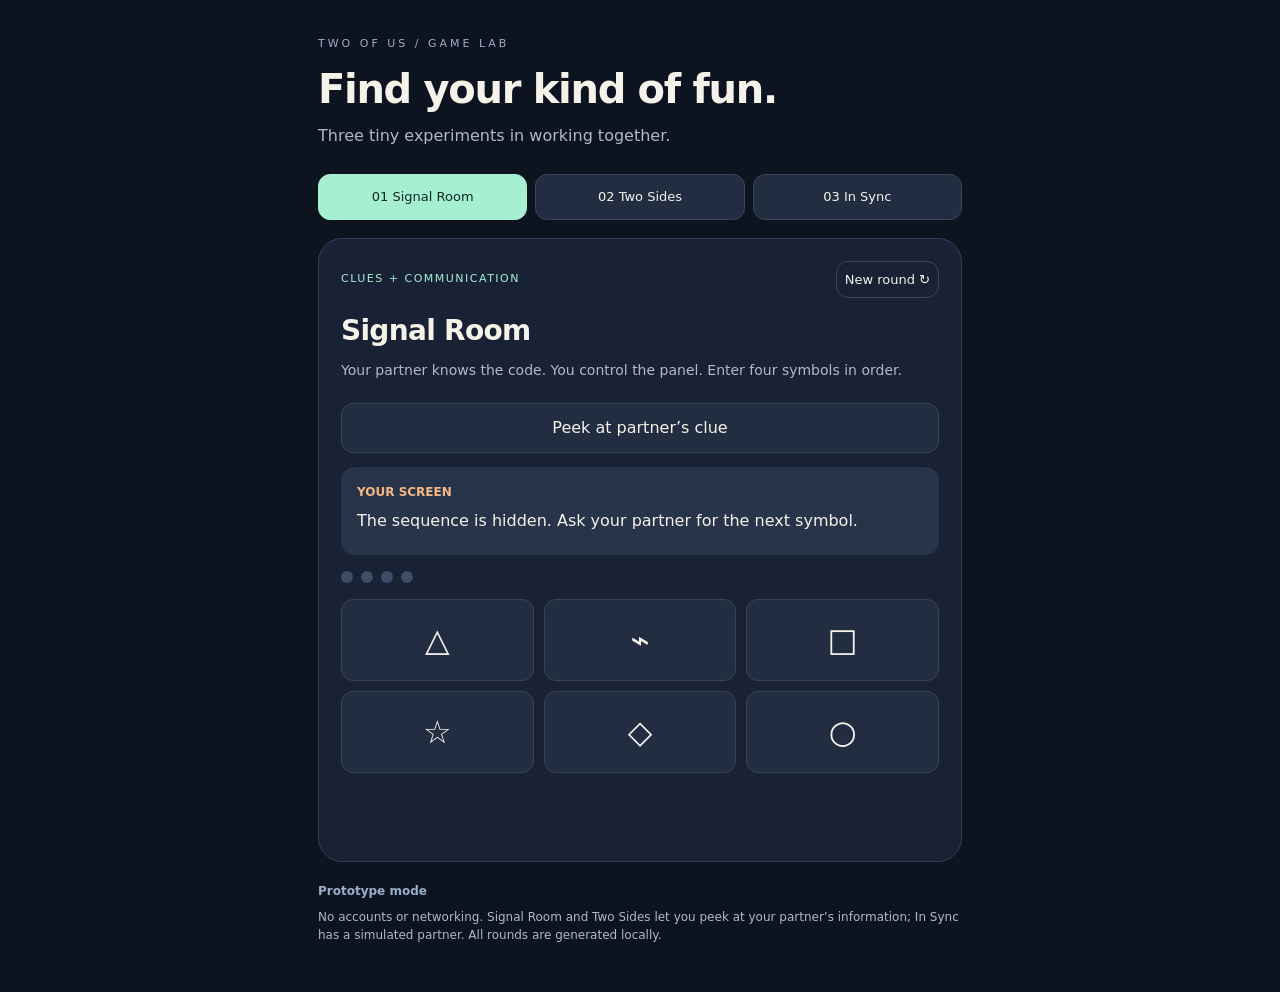
==== index.html @ ddc2164e "Add cooperative game prototypes and GitHub Pages deployment" ====
<!doctype html>
<html lang="en">
<head>
  <meta charset="utf-8"><meta name="viewport" content="width=device-width,initial-scale=1">
  <meta name="theme-color" content="#151b2b">
  <title>Two of Us · Game Lab</title>
  <link rel="stylesheet" href="style.css">
</head>
<body>
  <main>
    <header><span class="eyebrow">TWO OF US / GAME LAB</span><h1>Find your kind of fun.</h1><p>Three tiny experiments in working together.</p></header>
    <nav aria-label="Choose a game">
      <button data-game="signal" class="selected">01 Signal Room</button>
      <button data-game="map">02 Two Sides</button>
      <button data-game="pulse">03 In Sync</button>
    </nav>
    <section class="game" aria-labelledby="game-title">
      <div class="topline"><span id="tag"></span><button id="reset" class="quiet">New round ↻</button></div>
      <h2 id="game-title"></h2><p id="intro"></p>
      <div id="board"></div>
      <div id="status" role="status" aria-live="polite"></div>
    </section>
    <aside><strong>Prototype mode</strong><p>No accounts or networking. Signal Room and Two Sides let you peek at your partner’s information; In Sync has a simulated partner. All rounds are generated locally.</p></aside>
  </main>
  <script src="game.js"></script>
</body>
</html>
---- style.css ----
*{box-sizing:border-box}body{margin:0;background:#0e1320;color:#f4f2e9;font:16px/1.5 system-ui,sans-serif}main{max-width:680px;margin:auto;padding:30px 18px 40px}header{margin-bottom:26px}.eyebrow{color:#9bafca;font-size:11px;letter-spacing:3px}h1{font-size:clamp(28px,6vw,40px);line-height:1.15;letter-spacing:-1.3px;margin:12px 0}p{color:#aeb9cb;margin:8px 0}nav{display:flex;gap:8px;margin-bottom:18px}button{font:inherit;cursor:pointer;border:1px solid #394457;background:#232d41;color:#f4f2e9;border-radius:12px;padding:12px;touch-action:manipulation}button:hover{background:#35425b}button:focus-visible{outline:3px solid #f6b785;outline-offset:3px}nav button{flex:1;font-size:13px;padding:12px 6px}nav .selected{background:#a6efd2;color:#102b23;border-color:#a6efd2}.game{background:#192234;border:1px solid #354057;border-radius:24px;padding:22px;min-height:400px}.topline{display:flex;justify-content:space-between;align-items:center;gap:8px}.topline span{color:#a6efd2;font-size:11px;letter-spacing:1.5px}.quiet{background:transparent;font-size:13px;padding:8px}h2{font-size:28px;letter-spacing:-.7px;margin:12px 0 6px}#intro{font-size:14px;margin-bottom:22px}#status{min-height:48px;margin-top:18px;color:#a6efd2;font-size:14px}aside{margin-top:20px;font-size:12px;color:#9bafca}aside p{font-size:12px}.clue{background:#27344a;border-radius:14px;padding:16px;margin:14px 0;min-height:88px}.clue strong{display:block;font-size:12px;color:#f6b785;margin-bottom:8px}.symbols{display:grid;grid-template-columns:repeat(3,1fr);gap:10px}.symbol{font-size:32px;min-height:82px}.symbol.pressed{background:#a6efd2;color:#152c25}.progress{display:flex;gap:8px;margin:16px 0}.dot{width:12px;height:12px;background:#3f4c65;border-radius:50%}.dot.done{background:#a6efd2}.grid{display:grid;grid-template-columns:repeat(5,1fr);gap:5px;margin:15px 0}.tile{aspect-ratio:1;border-radius:8px;display:flex;align-items:center;justify-content:center;background:#27344a;font-size:23px}.tile.wall{background:#0e1320}.tile.player{background:#a6efd2;color:#122e26}.tile.goal{box-shadow:inset 0 0 0 2px #f6b785}.tile.trail{background:#405b65}.directions{display:grid;grid-template-columns:repeat(3,1fr);gap:8px;max-width:280px;margin:auto}.directions button{min-height:52px}.directions button:first-child{grid-column:2}.directions button:nth-child(2){grid-column:1}.readout{display:flex;justify-content:space-between;font-size:13px;color:#aeb9cb}.track{height:90px;position:relative;background:#101727;border-radius:14px;overflow:hidden;margin:24px 0}.zone{position:absolute;top:0;bottom:0;background:#a6efd233;border-left:2px solid #a6efd2;border-right:2px solid #a6efd2}.needle{position:absolute;top:10px;bottom:10px;width:5px;background:#f6b785;border-radius:5px}.hit{width:100%;background:#a6efd2;color:#102b23;font-size:19px;font-weight:700;min-height:64px}.hit:disabled{opacity:.5;cursor:default}.full{width:100%}@media(prefers-reduced-motion:reduce){*{scroll-behavior:auto}}
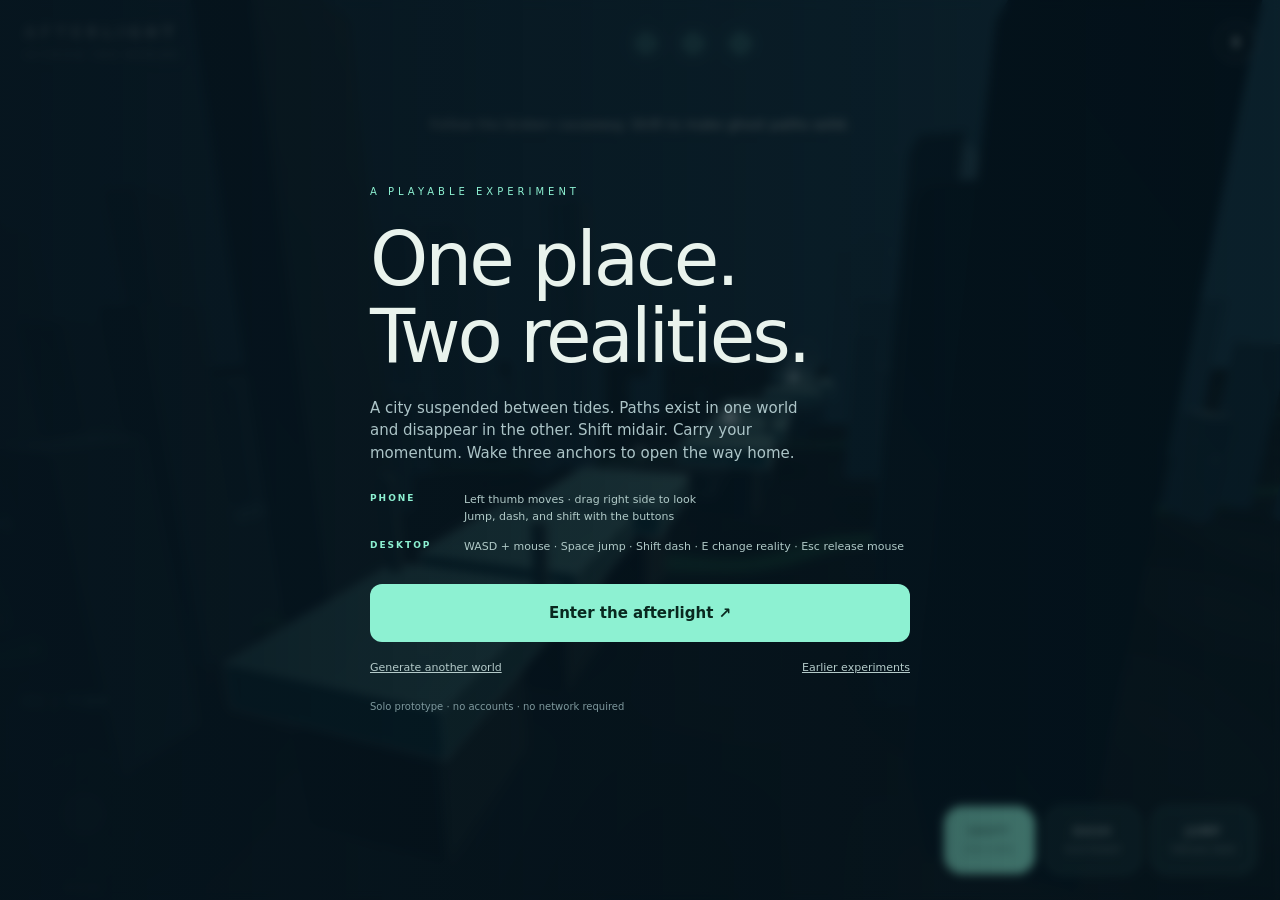
==== commit e1f3034f: "Build Afterlight 3D reality-shifting parkour prototype" ====
--- a/index.html
+++ b/index.html
@@ -1,27 +1,9 @@
 <!doctype html>
-<html lang="en">
-<head>
-  <meta charset="utf-8"><meta name="viewport" content="width=device-width,initial-scale=1">
-  <meta name="theme-color" content="#151b2b">
-  <title>Two of Us · Game Lab</title>
-  <link rel="stylesheet" href="style.css">
-</head>
+<html lang="en"><head><meta charset="utf-8"><meta name="viewport" content="width=device-width,initial-scale=1,viewport-fit=cover"><meta name="theme-color" content="#08151d"><title>AFTERLIGHT · Between two worlds</title><link rel="stylesheet" href="echo.css"></head>
 <body>
-  <main>
-    <header><span class="eyebrow">TWO OF US / GAME LAB</span><h1>Find your kind of fun.</h1><p>Three tiny experiments in working together.</p></header>
-    <nav aria-label="Choose a game">
-      <button data-game="signal" class="selected">01 Signal Room</button>
-      <button data-game="map">02 Two Sides</button>
-      <button data-game="pulse">03 In Sync</button>
-    </nav>
-    <section class="game" aria-labelledby="game-title">
-      <div class="topline"><span id="tag"></span><button id="reset" class="quiet">New round ↻</button></div>
-      <h2 id="game-title"></h2><p id="intro"></p>
-      <div id="board"></div>
-      <div id="status" role="status" aria-live="polite"></div>
-    </section>
-    <aside><strong>Prototype mode</strong><p>No accounts or networking. Signal Room and Two Sides let you peek at your partner’s information; In Sync has a simulated partner. All rounds are generated locally.</p></aside>
-  </main>
-  <script src="game.js"></script>
-</body>
-</html>
+<canvas id="world" aria-label="First person floating ruins game"></canvas>
+<div id="hud"><div class="brand">AFTERLIGHT<span>BETWEEN TWO WORLDS</span></div><div id="anchors">◇ ◇ ◇</div><button id="menu" aria-label="Pause game">Ⅱ</button></div>
+<div id="crosshair">+</div><div id="message" role="status" aria-live="polite"></div><div id="phase-label">01 / TIDE</div>
+<div id="controls"><div id="stick" aria-label="Movement joystick"><div id="thumb"></div><span>MOVE</span></div><div class="actions"><button id="shift">SHIFT<span>other reality</span></button><button id="dash">DASH<span>burst forward</span></button><button id="jump">JUMP<span>hold your nerve</span></button></div></div>
+<div id="overlay"><div class="panel"><div class="eyebrow">A PLAYABLE EXPERIMENT</div><h1>One place.<br>Two realities.</h1><p id="description">A city suspended between tides. Paths exist in one world and disappear in the other. Shift midair. Carry your momentum. Wake three anchors to open the way home.</p><div class="instructions"><strong>PHONE</strong><span>Left thumb moves · drag right side to look<br>Jump, dash, and shift with the buttons</span><strong>DESKTOP</strong><span>WASD + mouse · Space jump · Shift dash · E change reality · Esc release mouse</span></div><button id="start">Enter the afterlight ↗</button><div class="links"><button id="new-world">Generate another world</button><a href="lab.html">Earlier experiments</a></div><small>Solo prototype · no accounts · no network required</small></div></div>
+<script type="module" src="echo.js"></script></body></html>
--- a/echo.css
+++ b/echo.css
@@ -0,0 +1 @@
+*{box-sizing:border-box}html,body{margin:0;width:100%;height:100%;overflow:hidden;background:#08151d;color:#e9f3ed;font:14px/1.5 system-ui,sans-serif}button,a{-webkit-tap-highlight-color:transparent}button{font:inherit;color:inherit;cursor:pointer}button:focus-visible,a:focus-visible{outline:2px solid #8df1d2;outline-offset:4px}#world{display:block;width:100%;height:100%;touch-action:none}#hud{position:fixed;top:max(22px,env(safe-area-inset-top));left:24px;right:24px;display:flex;align-items:center;justify-content:space-between;pointer-events:none}.brand{font-size:15px;letter-spacing:5px;font-weight:700;text-shadow:0 2px 15px #000}.brand span{display:block;font-size:8px;letter-spacing:2.6px;opacity:.6;margin-top:5px}#anchors{font-size:25px;letter-spacing:10px;color:#88ead0;text-shadow:0 0 18px #8df1d2}#menu{pointer-events:auto;border:1px solid #ffffff30;background:#08151d70;border-radius:50%;width:40px;height:40px}#crosshair{position:fixed;left:50%;top:50%;transform:translate(-50%,-50%);opacity:.6;font-size:20px;font-weight:200;pointer-events:none}#message{position:fixed;top:115px;left:15%;right:15%;text-align:center;font-size:13px;letter-spacing:.4px;text-shadow:0 2px 8px #000;pointer-events:none}#phase-label{position:fixed;bottom:190px;left:24px;font-size:11px;letter-spacing:4px;color:#8df1d2;pointer-events:none}#controls{position:fixed;bottom:max(26px,env(safe-area-inset-bottom));left:24px;right:24px;display:flex;justify-content:space-between;align-items:flex-end;pointer-events:none}#stick{width:120px;height:120px;background:#10242c66;border:1px solid #a5dfd033;border-radius:50%;position:relative;touch-action:none;pointer-events:auto}#thumb{position:absolute;left:38px;top:38px;width:42px;height:42px;border-radius:50%;border:1px solid #b2f2e055;background:#a0e8d322}#stick span{position:absolute;bottom:-22px;width:100%;text-align:center;font-size:9px;letter-spacing:3px;color:#a9cac0}.actions{display:flex;gap:10px;pointer-events:auto;align-items:flex-end}.actions button{border:1px solid #8df1d244;background:#11272bcc;backdrop-filter:blur(12px);border-radius:18px;padding:17px 20px;letter-spacing:2px;font-size:11px;touch-action:manipulation;min-height:68px}.actions button span{display:block;font-size:8px;letter-spacing:0;opacity:.5;margin-top:4px}.actions #shift{background:#8df1d2;color:#08251f;border-color:#8df1d2}.actions button:active{transform:scale(.94)}#overlay{position:fixed;inset:0;display:flex;justify-content:center;align-items:center;padding:24px;background:linear-gradient(90deg,#06141ded,#06141d80);backdrop-filter:blur(5px);overflow:auto}.panel{width:540px;max-width:100%}.eyebrow{color:#8df1d2;font-size:10px;letter-spacing:4px}h1{font-size:clamp(42px,8vw,74px);line-height:1.04;font-weight:500;letter-spacing:-3px;margin:22px 0}.panel p{color:#acc4c7;font-size:15px;max-width:440px}.instructions{display:grid;grid-template-columns:80px 1fr;gap:14px;font-size:11px;margin:28px 0;color:#b0c9c7}.instructions strong{color:#8df1d2;font-size:9px;letter-spacing:2px}#start{background:#8df1d2;color:#09281f;border:0;border-radius:12px;padding:18px 24px;font-size:15px;width:100%;font-weight:600}.links{display:flex;justify-content:space-between;gap:10px;margin:18px 0}.links button,.links a{background:none;border:none;padding:0;color:#b4cac9;font-size:11px;text-decoration:underline}small{color:#7e989d;font-size:10px}.hidden{display:none!important}@media(max-width:600px){#hud{left:18px;right:18px}.brand{font-size:12px;letter-spacing:3px}#anchors{font-size:19px;letter-spacing:5px}#controls{left:18px;right:16px}#stick{width:96px;height:96px}#thumb{left:27px;top:27px}.actions{gap:6px;max-width:220px;flex-wrap:wrap;justify-content:flex-end}.actions button{padding:14px 12px;min-height:54px}.actions button span{display:none}.actions #shift{width:100%}#message{top:100px;left:8%;right:8%}#phase-label{bottom:176px;font-size:9px}#overlay{padding:26px}h1{margin:16px 0}.instructions{margin:20px 0}.panel p{font-size:13px}}@media(pointer:fine){#stick{opacity:.35}.actions button span{display:block}}
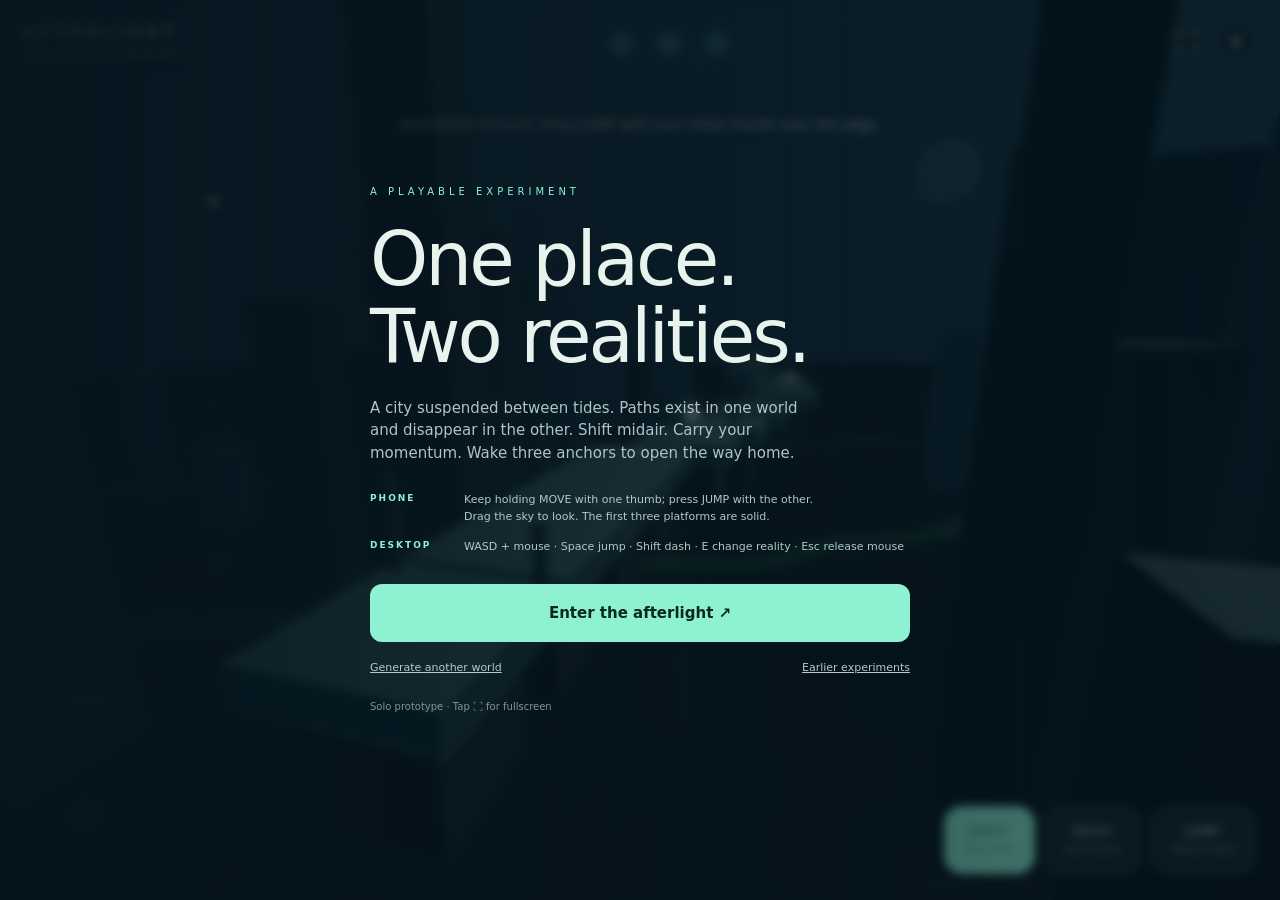
==== commit ee107235: "Fix simultaneous touch jumping and add fullscreen support" ====
--- a/index.html
+++ b/index.html
@@ -1,9 +1,9 @@
 <!doctype html>
-<html lang="en"><head><meta charset="utf-8"><meta name="viewport" content="width=device-width,initial-scale=1,viewport-fit=cover"><meta name="theme-color" content="#08151d"><title>AFTERLIGHT · Between two worlds</title><link rel="stylesheet" href="echo.css"></head>
+<html lang="en"><head><meta charset="utf-8"><meta name="viewport" content="width=device-width,initial-scale=1,viewport-fit=cover"><meta name="theme-color" content="#08151d"><meta name="apple-mobile-web-app-capable" content="yes"><meta name="apple-mobile-web-app-status-bar-style" content="black-translucent"><title>AFTERLIGHT · Between two worlds</title><link rel="manifest" href="manifest.webmanifest"><link rel="stylesheet" href="echo.css"></head>
 <body>
 <canvas id="world" aria-label="First person floating ruins game"></canvas>
-<div id="hud"><div class="brand">AFTERLIGHT<span>BETWEEN TWO WORLDS</span></div><div id="anchors">◇ ◇ ◇</div><button id="menu" aria-label="Pause game">Ⅱ</button></div>
+<div id="hud"><div class="brand">AFTERLIGHT<span>BETWEEN TWO WORLDS</span></div><div id="anchors">◇ ◇ ◇</div><div class="hud-actions"><button id="fullscreen" aria-label="Toggle fullscreen">⛶</button><button id="menu" aria-label="Pause game">Ⅱ</button></div></div>
 <div id="crosshair">+</div><div id="message" role="status" aria-live="polite"></div><div id="phase-label">01 / TIDE</div>
 <div id="controls"><div id="stick" aria-label="Movement joystick"><div id="thumb"></div><span>MOVE</span></div><div class="actions"><button id="shift">SHIFT<span>other reality</span></button><button id="dash">DASH<span>burst forward</span></button><button id="jump">JUMP<span>hold your nerve</span></button></div></div>
-<div id="overlay"><div class="panel"><div class="eyebrow">A PLAYABLE EXPERIMENT</div><h1>One place.<br>Two realities.</h1><p id="description">A city suspended between tides. Paths exist in one world and disappear in the other. Shift midair. Carry your momentum. Wake three anchors to open the way home.</p><div class="instructions"><strong>PHONE</strong><span>Left thumb moves · drag right side to look<br>Jump, dash, and shift with the buttons</span><strong>DESKTOP</strong><span>WASD + mouse · Space jump · Shift dash · E change reality · Esc release mouse</span></div><button id="start">Enter the afterlight ↗</button><div class="links"><button id="new-world">Generate another world</button><a href="lab.html">Earlier experiments</a></div><small>Solo prototype · no accounts · no network required</small></div></div>
+<div id="overlay"><div class="panel"><div class="eyebrow">A PLAYABLE EXPERIMENT</div><h1>One place.<br>Two realities.</h1><p id="description">A city suspended between tides. Paths exist in one world and disappear in the other. Shift midair. Carry your momentum. Wake three anchors to open the way home.</p><div class="instructions"><strong>PHONE</strong><span>Keep holding MOVE with one thumb; press JUMP with the other.<br>Drag the sky to look. The first three platforms are solid.</span><strong>DESKTOP</strong><span>WASD + mouse · Space jump · Shift dash · E change reality · Esc release mouse</span></div><button id="start">Enter the afterlight ↗</button><div class="links"><button id="new-world">Generate another world</button><a href="lab.html">Earlier experiments</a></div><small id="screen-help">Solo prototype · Tap ⛶ for fullscreen</small></div></div>
 <script type="module" src="echo.js"></script></body></html>
--- a/echo.css
+++ b/echo.css
@@ -1 +1,5 @@
 *{box-sizing:border-box}html,body{margin:0;width:100%;height:100%;overflow:hidden;background:#08151d;color:#e9f3ed;font:14px/1.5 system-ui,sans-serif}button,a{-webkit-tap-highlight-color:transparent}button{font:inherit;color:inherit;cursor:pointer}button:focus-visible,a:focus-visible{outline:2px solid #8df1d2;outline-offset:4px}#world{display:block;width:100%;height:100%;touch-action:none}#hud{position:fixed;top:max(22px,env(safe-area-inset-top));left:24px;right:24px;display:flex;align-items:center;justify-content:space-between;pointer-events:none}.brand{font-size:15px;letter-spacing:5px;font-weight:700;text-shadow:0 2px 15px #000}.brand span{display:block;font-size:8px;letter-spacing:2.6px;opacity:.6;margin-top:5px}#anchors{font-size:25px;letter-spacing:10px;color:#88ead0;text-shadow:0 0 18px #8df1d2}#menu{pointer-events:auto;border:1px solid #ffffff30;background:#08151d70;border-radius:50%;width:40px;height:40px}#crosshair{position:fixed;left:50%;top:50%;transform:translate(-50%,-50%);opacity:.6;font-size:20px;font-weight:200;pointer-events:none}#message{position:fixed;top:115px;left:15%;right:15%;text-align:center;font-size:13px;letter-spacing:.4px;text-shadow:0 2px 8px #000;pointer-events:none}#phase-label{position:fixed;bottom:190px;left:24px;font-size:11px;letter-spacing:4px;color:#8df1d2;pointer-events:none}#controls{position:fixed;bottom:max(26px,env(safe-area-inset-bottom));left:24px;right:24px;display:flex;justify-content:space-between;align-items:flex-end;pointer-events:none}#stick{width:120px;height:120px;background:#10242c66;border:1px solid #a5dfd033;border-radius:50%;position:relative;touch-action:none;pointer-events:auto}#thumb{position:absolute;left:38px;top:38px;width:42px;height:42px;border-radius:50%;border:1px solid #b2f2e055;background:#a0e8d322}#stick span{position:absolute;bottom:-22px;width:100%;text-align:center;font-size:9px;letter-spacing:3px;color:#a9cac0}.actions{display:flex;gap:10px;pointer-events:auto;align-items:flex-end}.actions button{border:1px solid #8df1d244;background:#11272bcc;backdrop-filter:blur(12px);border-radius:18px;padding:17px 20px;letter-spacing:2px;font-size:11px;touch-action:manipulation;min-height:68px}.actions button span{display:block;font-size:8px;letter-spacing:0;opacity:.5;margin-top:4px}.actions #shift{background:#8df1d2;color:#08251f;border-color:#8df1d2}.actions button:active{transform:scale(.94)}#overlay{position:fixed;inset:0;display:flex;justify-content:center;align-items:center;padding:24px;background:linear-gradient(90deg,#06141ded,#06141d80);backdrop-filter:blur(5px);overflow:auto}.panel{width:540px;max-width:100%}.eyebrow{color:#8df1d2;font-size:10px;letter-spacing:4px}h1{font-size:clamp(42px,8vw,74px);line-height:1.04;font-weight:500;letter-spacing:-3px;margin:22px 0}.panel p{color:#acc4c7;font-size:15px;max-width:440px}.instructions{display:grid;grid-template-columns:80px 1fr;gap:14px;font-size:11px;margin:28px 0;color:#b0c9c7}.instructions strong{color:#8df1d2;font-size:9px;letter-spacing:2px}#start{background:#8df1d2;color:#09281f;border:0;border-radius:12px;padding:18px 24px;font-size:15px;width:100%;font-weight:600}.links{display:flex;justify-content:space-between;gap:10px;margin:18px 0}.links button,.links a{background:none;border:none;padding:0;color:#b4cac9;font-size:11px;text-decoration:underline}small{color:#7e989d;font-size:10px}.hidden{display:none!important}@media(max-width:600px){#hud{left:18px;right:18px}.brand{font-size:12px;letter-spacing:3px}#anchors{font-size:19px;letter-spacing:5px}#controls{left:18px;right:16px}#stick{width:96px;height:96px}#thumb{left:27px;top:27px}.actions{gap:6px;max-width:220px;flex-wrap:wrap;justify-content:flex-end}.actions button{padding:14px 12px;min-height:54px}.actions button span{display:none}.actions #shift{width:100%}#message{top:100px;left:8%;right:8%}#phase-label{bottom:176px;font-size:9px}#overlay{padding:26px}h1{margin:16px 0}.instructions{margin:20px 0}.panel p{font-size:13px}}@media(pointer:fine){#stick{opacity:.35}.actions button span{display:block}}
+/* Preserve simultaneous thumb input; browser gestures must not cancel it. */
+html,body,#controls,.actions,.actions button{touch-action:none;overscroll-behavior:none;-webkit-user-select:none;user-select:none}
+.hud-actions{display:flex;gap:8px;pointer-events:auto}#fullscreen{width:40px;height:40px;border:1px solid #ffffff30;border-radius:50%;background:#08151d70;font-size:22px}
+@media(max-width:600px){.actions #jump{min-width:88px;min-height:70px;font-size:14px}.actions{max-width:220px}.hud-actions{gap:5px}#fullscreen,#menu{width:34px;height:34px}#anchors{font-size:17px;letter-spacing:3px}}
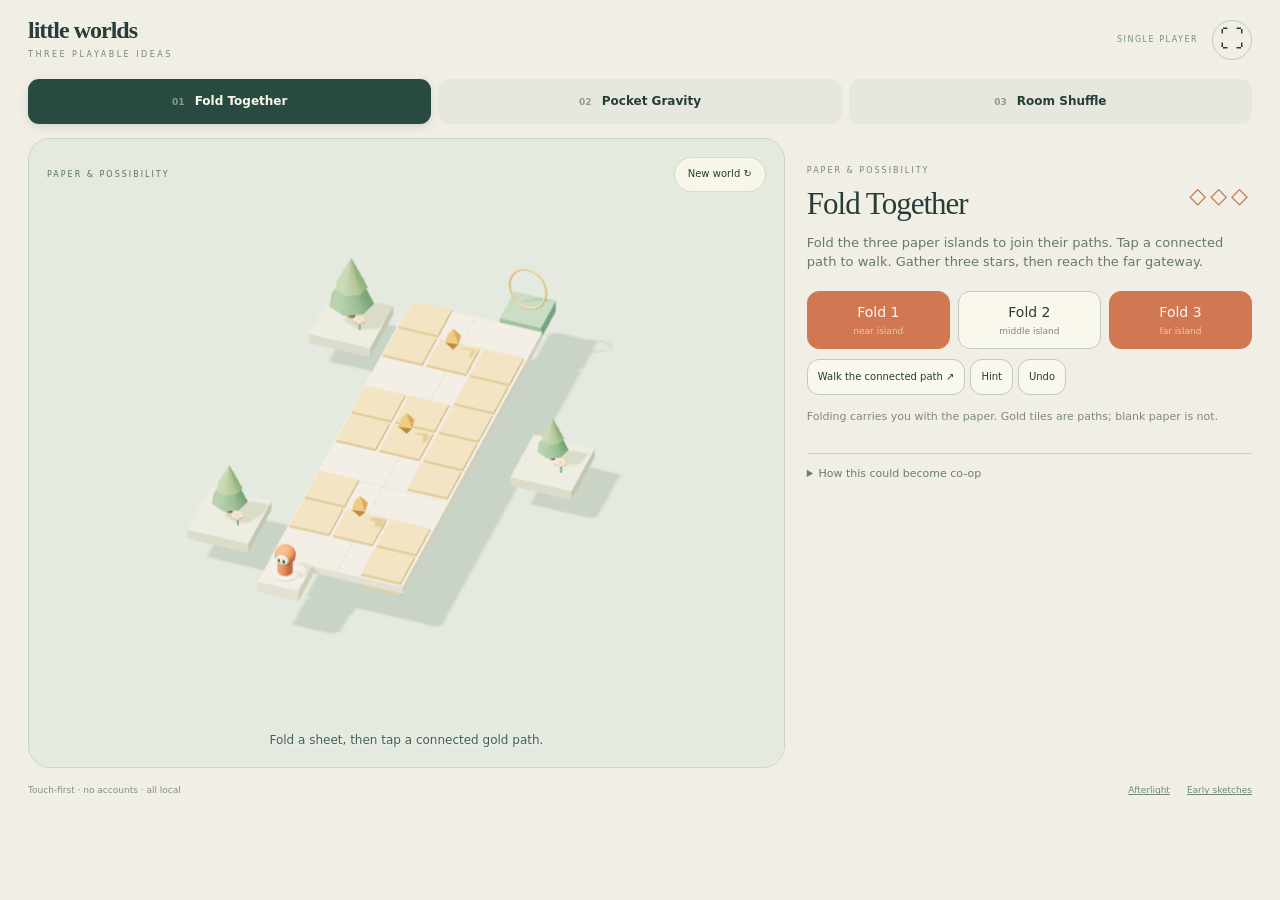
==== commit 948fd464: "Add three single-player puzzle prototypes with reusable co-op rules" ====
--- a/index.html
+++ b/index.html
@@ -1,9 +1,13 @@
 <!doctype html>
-<html lang="en"><head><meta charset="utf-8"><meta name="viewport" content="width=device-width,initial-scale=1,viewport-fit=cover"><meta name="theme-color" content="#08151d"><meta name="apple-mobile-web-app-capable" content="yes"><meta name="apple-mobile-web-app-status-bar-style" content="black-translucent"><title>AFTERLIGHT · Between two worlds</title><link rel="manifest" href="manifest.webmanifest"><link rel="stylesheet" href="echo.css"></head>
+<html lang="en">
+<head><meta charset="utf-8"><meta name="viewport" content="width=device-width,initial-scale=1,viewport-fit=cover"><meta name="theme-color" content="#f1eee6"><meta name="apple-mobile-web-app-capable" content="yes"><title>Little Worlds · Three playable ideas</title><link rel="manifest" href="manifest.webmanifest"><link rel="stylesheet" href="worlds.css"></head>
 <body>
-<canvas id="world" aria-label="First person floating ruins game"></canvas>
-<div id="hud"><div class="brand">AFTERLIGHT<span>BETWEEN TWO WORLDS</span></div><div id="anchors">◇ ◇ ◇</div><div class="hud-actions"><button id="fullscreen" aria-label="Toggle fullscreen">⛶</button><button id="menu" aria-label="Pause game">Ⅱ</button></div></div>
-<div id="crosshair">+</div><div id="message" role="status" aria-live="polite"></div><div id="phase-label">01 / TIDE</div>
-<div id="controls"><div id="stick" aria-label="Movement joystick"><div id="thumb"></div><span>MOVE</span></div><div class="actions"><button id="shift">SHIFT<span>other reality</span></button><button id="dash">DASH<span>burst forward</span></button><button id="jump">JUMP<span>hold your nerve</span></button></div></div>
-<div id="overlay"><div class="panel"><div class="eyebrow">A PLAYABLE EXPERIMENT</div><h1>One place.<br>Two realities.</h1><p id="description">A city suspended between tides. Paths exist in one world and disappear in the other. Shift midair. Carry your momentum. Wake three anchors to open the way home.</p><div class="instructions"><strong>PHONE</strong><span>Keep holding MOVE with one thumb; press JUMP with the other.<br>Drag the sky to look. The first three platforms are solid.</span><strong>DESKTOP</strong><span>WASD + mouse · Space jump · Shift dash · E change reality · Esc release mouse</span></div><button id="start">Enter the afterlight ↗</button><div class="links"><button id="new-world">Generate another world</button><a href="lab.html">Earlier experiments</a></div><small id="screen-help">Solo prototype · Tap ⛶ for fullscreen</small></div></div>
-<script type="module" src="echo.js"></script></body></html>
+<header><div class="wordmark">little worlds<span>THREE PLAYABLE IDEAS</span></div><div class="header-actions"><span class="solo">SINGLE PLAYER</span><button id="fullscreen" aria-label="Toggle fullscreen">⛶</button></div></header>
+<nav aria-label="Choose prototype"><button data-game="fold" class="active"><span>01</span> Fold Together</button><button data-game="gravity"><span>02</span> Pocket Gravity</button><button data-game="rooms"><span>03</span> Room Shuffle</button></nav>
+<main>
+<section id="stage" aria-label="Interactive puzzle"><canvas id="scene"></canvas><div class="stage-top"><span id="stage-label">PAPER & POSSIBILITY</span><button id="new">New world ↻</button></div><div id="toast" role="status" aria-live="polite"></div><div id="victory" hidden><div><span>BEAUTIFULLY DONE</span><h2 id="win-title">A little world, solved.</h2><p id="win-detail"></p><button id="again">Play another world ↗</button></div></div></section>
+<section id="dashboard"><div class="game-heading"><div><span id="subtitle"></span><h1 id="title">Fold Together</h1></div><span id="score"></span></div><p id="description"></p><div id="inputs"></div><p id="help"></p><details><summary>How this could become co-op</summary><p id="coop"></p></details></section>
+</main>
+<footer><span>Touch-first · no accounts · all local</span><a href="afterlight.html">Afterlight</a><a href="lab.html">Early sketches</a></footer>
+<script type="module" src="worlds.mjs"></script>
+</body></html>
--- a/worlds.css
+++ b/worlds.css
@@ -0,0 +1,3 @@
+*{box-sizing:border-box}html,body{margin:0;min-height:100%;background:#f1eee6;color:#263d38;font:14px/1.45 system-ui,sans-serif}body{padding:max(18px,env(safe-area-inset-top)) max(18px,env(safe-area-inset-right)) max(12px,env(safe-area-inset-bottom));max-width:1260px;margin:auto}button{font:inherit;color:inherit;cursor:pointer;-webkit-tap-highlight-color:transparent;touch-action:manipulation}button:focus-visible,a:focus-visible{outline:3px solid #cf7a51;outline-offset:3px}header{display:flex;justify-content:space-between;align-items:center;margin-bottom:18px}.wordmark{font:600 24px/1 Georgia,serif;letter-spacing:-1px}.wordmark span{display:block;font:8px/1.5 system-ui;letter-spacing:2.5px;margin-top:7px;color:#71877e}.header-actions{display:flex;align-items:center;gap:14px}.solo{font-size:8px;letter-spacing:1.5px;color:#789084}#fullscreen{font-size:24px;width:40px;height:40px;border:1px solid #bccabe;border-radius:50%;background:transparent}nav{display:flex;gap:7px;margin-bottom:14px}nav button{flex:1;background:#e6e7dd;border:1px solid transparent;border-radius:11px;padding:13px 6px;font-size:12px;font-weight:600}nav button span{opacity:.45;font-size:9px;margin-right:6px}nav button.active{background:#294a40;color:#faf7eb;box-shadow:0 3px 8px #294a4020}main{display:grid;grid-template-columns:minmax(0,1.7fr) minmax(280px,1fr);gap:22px}#stage{position:relative;border-radius:22px;background:#dce6dc;overflow:hidden;height:min(70vh,650px);min-height:390px;border:1px solid #ccd4c8}#scene{display:block;width:100%;height:100%;touch-action:none}.stage-top{position:absolute;top:18px;left:18px;right:18px;display:flex;justify-content:space-between;align-items:center;pointer-events:none}.stage-top span{font-size:8px;letter-spacing:2px;color:#587267}.stage-top button{pointer-events:auto;border:1px solid #526c4930;background:#fff9ecbb;border-radius:20px;padding:9px 13px;font-size:10px;backdrop-filter:blur(8px)}#toast{position:absolute;bottom:15px;left:20px;right:20px;text-align:center;color:#3c6154;font-size:12px;pointer-events:none;text-shadow:0 1px 2px #ffffffaa;min-height:20px}#dashboard{padding:20px 0}.game-heading{display:flex;align-items:center;justify-content:space-between;gap:8px}#subtitle{font-size:8px;letter-spacing:2px;color:#77887c}h1{font:500 31px/1.2 Georgia,serif;letter-spacing:-1px;margin:6px 0 12px}#score{white-space:nowrap;color:#bb7749;font-size:22px;letter-spacing:4px}#description{font-size:13px;color:#65796e;margin:0 0 19px;max-width:420px}#help{font-size:11px;color:#7b8b80;min-height:30px;margin:14px 0}#inputs button{border:1px solid #bdcbbd;background:#faf7ec;border-radius:12px;min-height:48px;padding:10px 14px}#inputs button.active{background:#d17853;color:#fff9ee;border-color:#d17853}.fold-buttons{display:grid;grid-template-columns:repeat(3,1fr);gap:8px}.fold-buttons button span{display:block;font-size:9px;opacity:.6;margin-top:3px}.move-list{display:flex;flex-wrap:wrap;gap:5px;margin-top:10px}.move-list button{min-height:36px!important;font-size:10px;padding:7px 10px!important}.gravity-controls{display:flex;gap:18px;align-items:center;justify-content:center}.tilt-pad{position:relative;border:1px solid #aec4b6;border-radius:50%;width:136px;height:136px;flex-shrink:0;background:radial-gradient(circle,#c6d9c980,#ffffff70);touch-action:none;user-select:none}.tilt-pad::before{content:'↑';position:absolute;top:8px;left:calc(50% - 5px);color:#91a99a}.tilt-pad::after{content:'↓';position:absolute;bottom:8px;left:calc(50% - 5px);color:#91a99a}.tilt-thumb{position:absolute;width:42px;height:42px;top:46px;left:46px;border-radius:50%;background:#3c715b;border:5px solid #f7f4e8;box-shadow:0 3px 7px #37584130;pointer-events:none}.gravity-buttons{display:flex;flex-direction:column;gap:9px;flex:1}.gravity-buttons button{touch-action:none;user-select:none}.gravity-buttons span{display:block;font-size:9px;opacity:.6}.room-controls{display:grid;grid-template-columns:1fr;gap:8px}.pawn-picks{display:flex;gap:8px}.pawn-picks button{flex:1}.row-control{display:grid;grid-template-columns:52px 1fr 52px;align-items:center;gap:8px}.row-control span{text-align:center;font-size:11px;color:#738277}.row-control button{font-size:19px}details{border-top:1px solid #cdd4c6;padding-top:12px;color:#687d70;font-size:11px}summary{cursor:pointer}details p{max-width:400px}footer{display:flex;gap:17px;align-items:center;font-size:9px;color:#809083;padding-top:16px}footer span{margin-right:auto}footer a{color:#718a7b}#victory{position:absolute;inset:0;background:#f4f1e4da;backdrop-filter:blur(8px);display:flex;align-items:center;justify-content:center;text-align:center;padding:24px}#victory[hidden]{display:none}#victory span{font-size:9px;letter-spacing:3px;color:#65907d}#victory h2{font:500 34px/1.15 Georgia,serif;max-width:300px}#victory p{font-size:12px;color:#718377}#victory button{border:0;background:#294a40;color:#faf7eb;padding:14px 18px;border-radius:12px}body:fullscreen{max-width:none;width:100%;height:100%;overflow:auto}#screen-message{color:#aa6949}
+@media(max-width:720px){body{padding:15px 12px 12px}header{margin-bottom:13px}.wordmark{font-size:22px}.solo{font-size:7px}nav button{font-size:10px;padding:12px 4px}nav button span{display:none}main{grid-template-columns:1fr;gap:0}#stage{height:43vh;min-height:285px;max-height:430px;border-radius:19px}#dashboard{padding:15px 6px 0}h1{font-size:27px;margin:4px 0 8px}#description{font-size:12px;margin-bottom:12px}.gravity-controls{gap:24px}.tilt-pad{width:116px;height:116px}.tilt-thumb{left:36px;top:36px}.row-control{grid-template-columns:50px 1fr 50px}.row-control button{min-height:38px!important}#help{margin:10px 0;min-height:0}details{padding-top:8px}footer{gap:12px;font-size:8px}.stage-top{top:12px;left:12px;right:12px}.stage-top span{font-size:7px;letter-spacing:1.5px}}
+@media(max-height:500px) and (orientation:landscape){body{padding:10px 14px}header{margin-bottom:6px}.wordmark{font-size:18px}.wordmark span{display:none}nav{margin-bottom:8px;max-width:62%}nav button{padding:8px}main{grid-template-columns:minmax(0,1.5fr) minmax(240px,1fr);gap:16px}#stage{height:calc(100vh - 115px);min-height:210px}#dashboard{padding:0}h1{font-size:23px}#description{font-size:10px;margin-bottom:8px}#help,details,footer{display:none}.tilt-pad{width:104px;height:104px}.tilt-thumb{top:30px;left:30px}#inputs button{min-height:38px}.room-controls{gap:4px}}
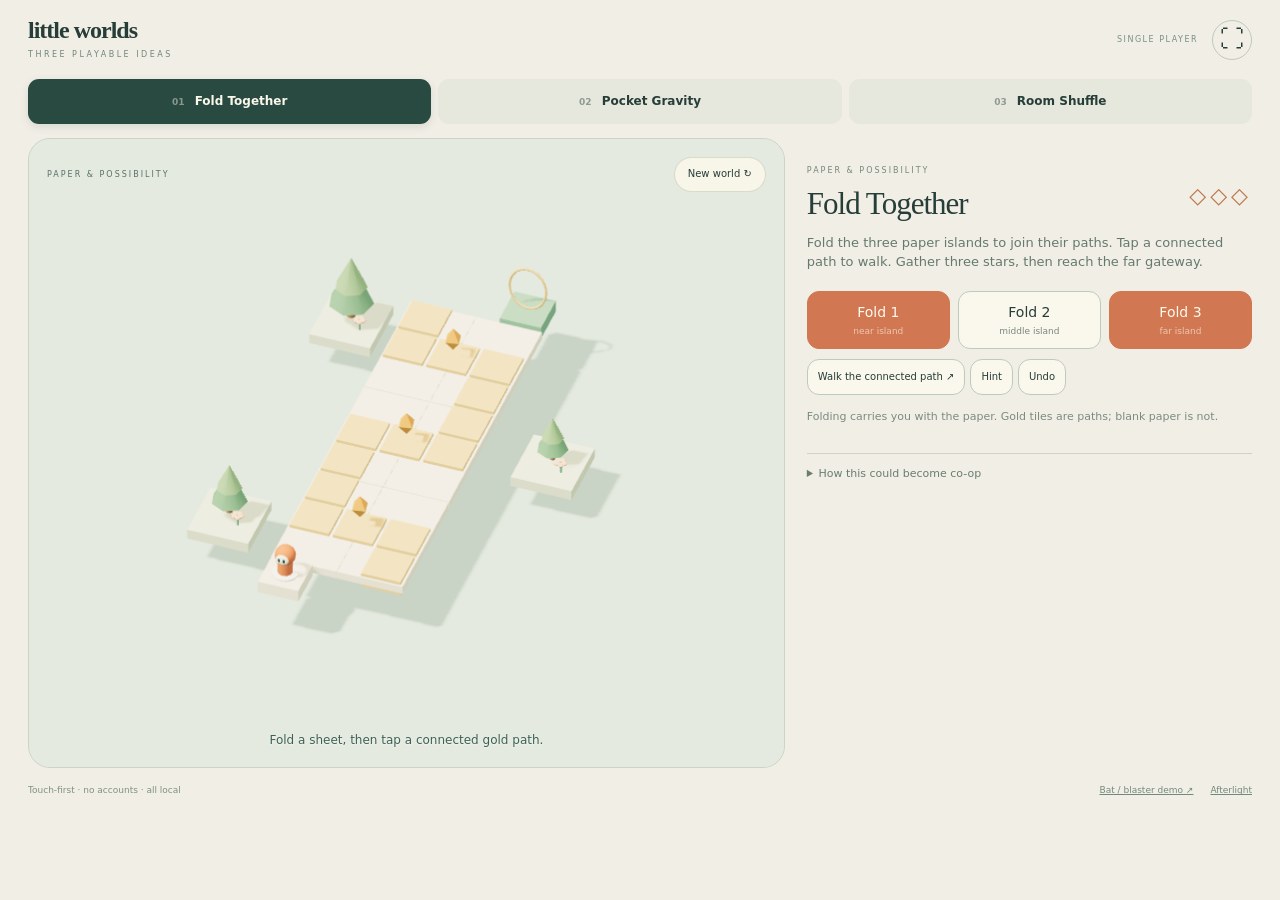
==== commit c895a109: "Add Rust WASM bat and blaster movement arena with downloadable demo" ====
--- a/index.html
+++ b/index.html
@@ -8,6 +8,6 @@
 <section id="stage" aria-label="Interactive puzzle"><canvas id="scene"></canvas><div class="stage-top"><span id="stage-label">PAPER & POSSIBILITY</span><button id="new">New world ↻</button></div><div id="toast" role="status" aria-live="polite"></div><div id="victory" hidden><div><span>BEAUTIFULLY DONE</span><h2 id="win-title">A little world, solved.</h2><p id="win-detail"></p><button id="again">Play another world ↗</button></div></div></section>
 <section id="dashboard"><div class="game-heading"><div><span id="subtitle"></span><h1 id="title">Fold Together</h1></div><span id="score"></span></div><p id="description"></p><div id="inputs"></div><p id="help"></p><details><summary>How this could become co-op</summary><p id="coop"></p></details></section>
 </main>
-<footer><span>Touch-first · no accounts · all local</span><a href="afterlight.html">Afterlight</a><a href="lab.html">Early sketches</a></footer>
+<footer><span>Touch-first · no accounts · all local</span><a href="arena.html">Bat / blaster demo ↗</a><a href="afterlight.html">Afterlight</a></footer>
 <script type="module" src="worlds.mjs"></script>
 </body></html>
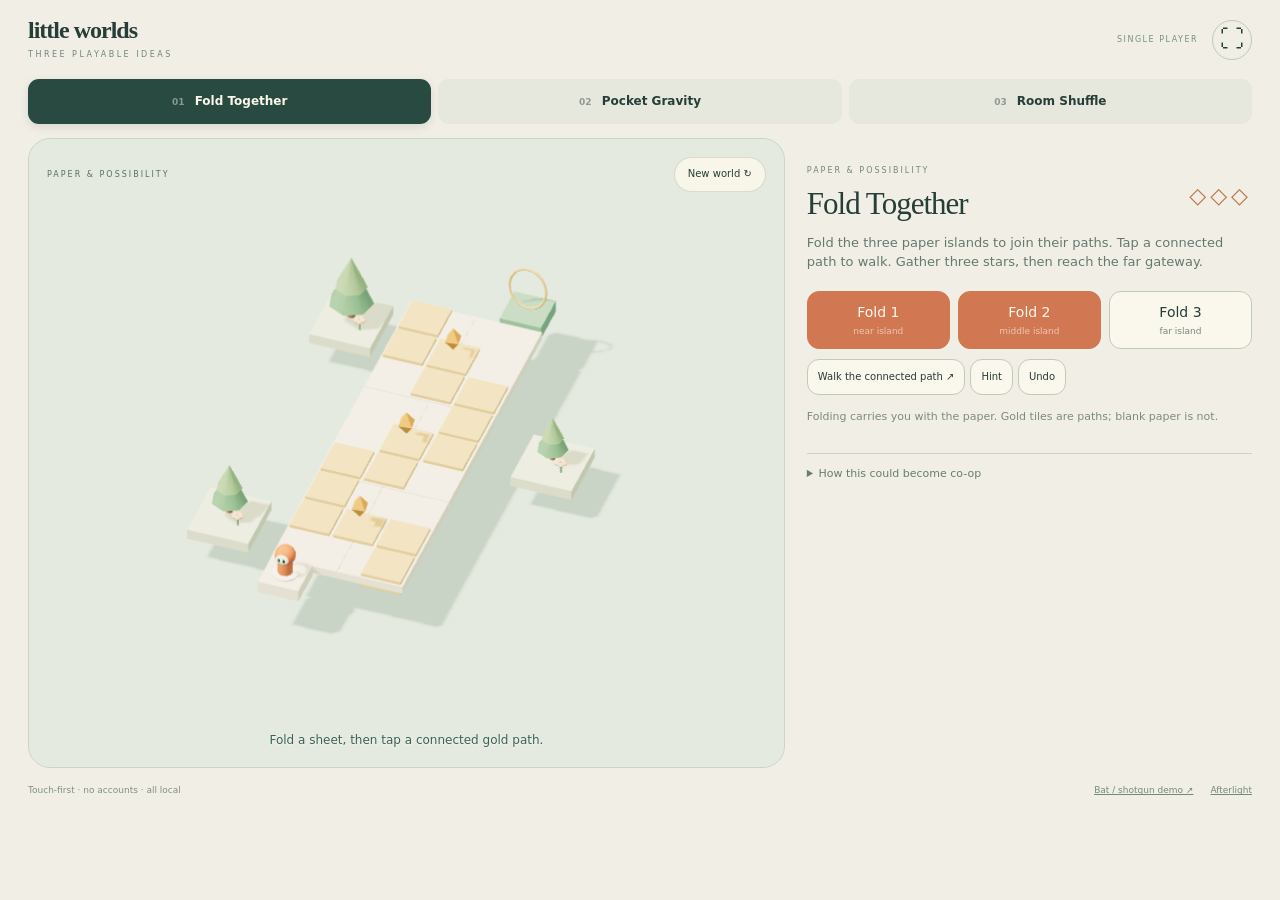
==== commit 04d32d21: "Replace blaster with close-range pump shotgun and mouse wheel switching" ====
--- a/index.html
+++ b/index.html
@@ -8,6 +8,6 @@
 <section id="stage" aria-label="Interactive puzzle"><canvas id="scene"></canvas><div class="stage-top"><span id="stage-label">PAPER & POSSIBILITY</span><button id="new">New world ↻</button></div><div id="toast" role="status" aria-live="polite"></div><div id="victory" hidden><div><span>BEAUTIFULLY DONE</span><h2 id="win-title">A little world, solved.</h2><p id="win-detail"></p><button id="again">Play another world ↗</button></div></div></section>
 <section id="dashboard"><div class="game-heading"><div><span id="subtitle"></span><h1 id="title">Fold Together</h1></div><span id="score"></span></div><p id="description"></p><div id="inputs"></div><p id="help"></p><details><summary>How this could become co-op</summary><p id="coop"></p></details></section>
 </main>
-<footer><span>Touch-first · no accounts · all local</span><a href="arena.html">Bat / blaster demo ↗</a><a href="afterlight.html">Afterlight</a></footer>
+<footer><span>Touch-first · no accounts · all local</span><a href="arena.html">Bat / shotgun demo ↗</a><a href="afterlight.html">Afterlight</a></footer>
 <script type="module" src="worlds.mjs"></script>
 </body></html>
